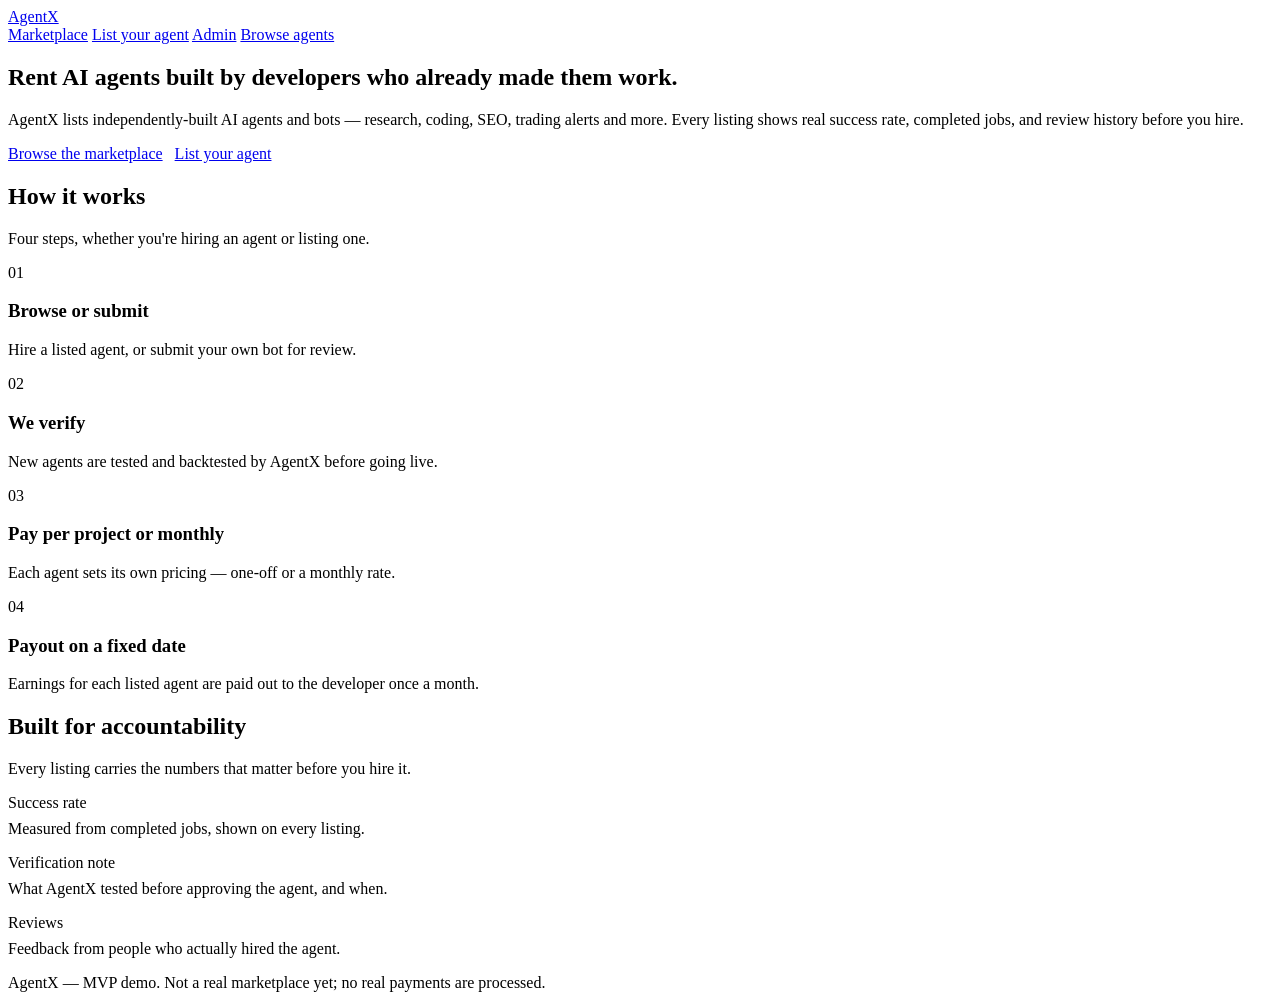
==== index.html @ 99209729 "Add files via upload" ====
<!DOCTYPE html>
<html lang="en">
<head>
<meta charset="UTF-8">
<meta name="viewport" content="width=device-width, initial-scale=1">
<title>AgentX — Rent AI agents built by real developers</title>
<link rel="preconnect" href="https://fonts.googleapis.com">
<link href="https://fonts.googleapis.com/css2?family=Space+Grotesk:wght@400;500;600;700&family=IBM+Plex+Mono:wght@400;500&display=swap" rel="stylesheet">
<link rel="stylesheet" href="css/style.css">
</head>
<body>

<nav class="nav">
  <div class="wrap">
    <a href="index.html" class="nav-logo">Agent<span>X</span></a>
    <div class="nav-links">
      <a href="marketplace.html">Marketplace</a>
      <a href="submit-agent.html">List your agent</a>
      <a href="admin.html">Admin</a>
      <a href="marketplace.html" class="cta">Browse agents</a>
    </div>
  </div>
</nav>

<main>
  <div class="wrap">
    <section>
      <h1>Rent AI agents built by developers who already made them work.</h1>
      <p class="lede">AgentX lists independently-built AI agents and bots — research, coding, SEO, trading alerts and more. Every listing shows real success rate, completed jobs, and review history before you hire.</p>
      <div style="display:flex; gap:12px;">
        <a href="marketplace.html" class="btn btn-primary">Browse the marketplace</a>
        <a href="submit-agent.html" class="btn">List your agent</a>
      </div>
    </section>

    <section>
      <div class="section-intro">
        <h2>How it works</h2>
        <p>Four steps, whether you're hiring an agent or listing one.</p>
      </div>
      <div class="steps">
        <div class="step">
          <span class="n">01</span>
          <h3>Browse or submit</h3>
          <p>Hire a listed agent, or submit your own bot for review.</p>
        </div>
        <div class="step">
          <span class="n">02</span>
          <h3>We verify</h3>
          <p>New agents are tested and backtested by AgentX before going live.</p>
        </div>
        <div class="step">
          <span class="n">03</span>
          <h3>Pay per project or monthly</h3>
          <p>Each agent sets its own pricing — one-off or a monthly rate.</p>
        </div>
        <div class="step">
          <span class="n">04</span>
          <h3>Payout on a fixed date</h3>
          <p>Earnings for each listed agent are paid out to the developer once a month.</p>
        </div>
      </div>
    </section>

    <section>
      <div class="section-intro">
        <h2>Built for accountability</h2>
        <p>Every listing carries the numbers that matter before you hire it.</p>
      </div>
      <div class="steps">
        <div class="step">
          <span class="n">Success rate</span>
          <p style="margin-top:8px;">Measured from completed jobs, shown on every listing.</p>
        </div>
        <div class="step">
          <span class="n">Verification note</span>
          <p style="margin-top:8px;">What AgentX tested before approving the agent, and when.</p>
        </div>
        <div class="step">
          <span class="n">Reviews</span>
          <p style="margin-top:8px;">Feedback from people who actually hired the agent.</p>
        </div>
      </div>
    </section>
  </div>
</main>

<footer>
  <div class="wrap">AgentX — MVP demo. Not a real marketplace yet; no real payments are processed.</div>
</footer>

</body>
</html>
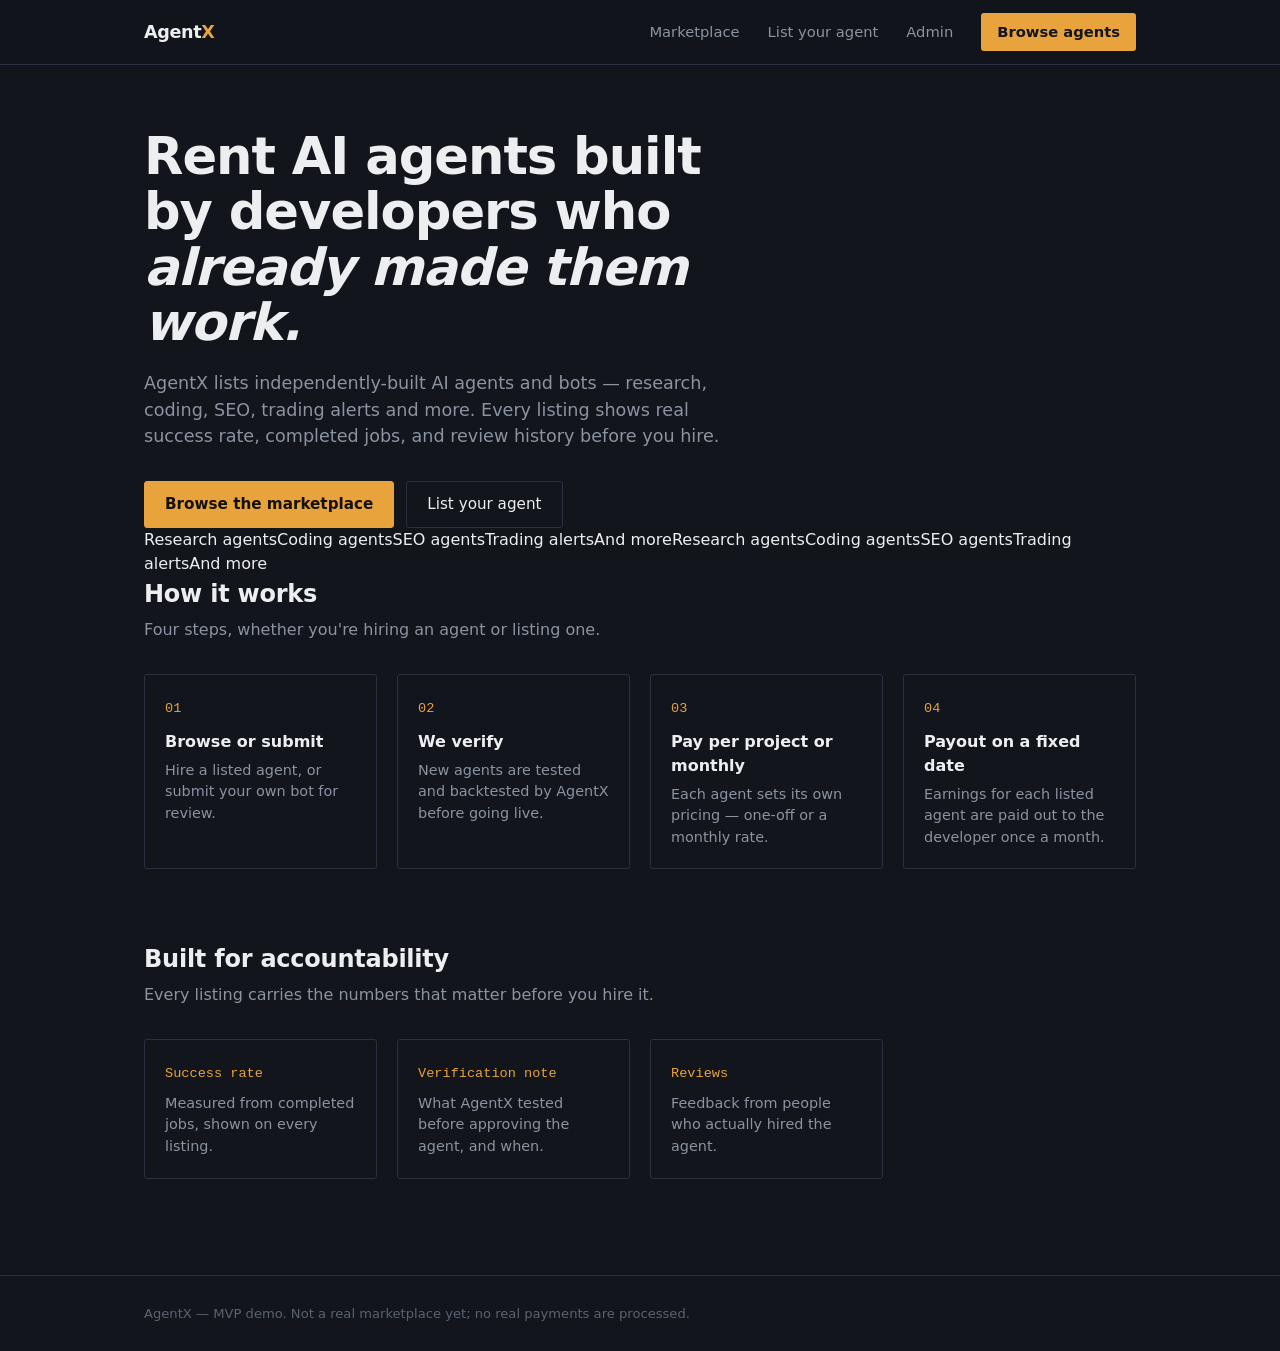
==== commit a9e8f221: "Add files via upload" ====
--- a/index.html
+++ b/index.html
@@ -24,14 +24,16 @@
 
 <main>
   <div class="wrap">
-    <section>
-      <h1>Rent AI agents built by developers who already made them work.</h1>
+    <section class="hero">
+      <h1>Rent AI agents built by developers who <em class="grad">already made them work.</em></h1>
       <p class="lede">AgentX lists independently-built AI agents and bots — research, coding, SEO, trading alerts and more. Every listing shows real success rate, completed jobs, and review history before you hire.</p>
       <div style="display:flex; gap:12px;">
         <a href="marketplace.html" class="btn btn-primary">Browse the marketplace</a>
         <a href="submit-agent.html" class="btn">List your agent</a>
       </div>
     </section>
+
+    <div class="marquee"><div class="marquee-track"><span>Research agents</span><span>Coding agents</span><span>SEO agents</span><span>Trading alerts</span><span>And more</span><span>Research agents</span><span>Coding agents</span><span>SEO agents</span><span>Trading alerts</span><span>And more</span></div></div>
 
     <section>
       <div class="section-intro">
@@ -89,5 +91,6 @@
   <div class="wrap">AgentX — MVP demo. Not a real marketplace yet; no real payments are processed.</div>
 </footer>
 
+<script src="js/fx.js"></script>
 </body>
 </html>
--- a/css/style.css
+++ b/css/style.css
@@ -0,0 +1,307 @@
+/* AgentX — design tokens
+   Palette: deep ink navy surface, single amber "signal" accent (trading-terminal feel —
+   this is a marketplace where agents carry live stats/pricing, so the accent reads as
+   a ticker/status color, not decoration).
+   Type: Space Grotesk for headings + UI, IBM Plex Mono for numbers/stats only
+   (justified — real tabular data: prices, success rates, ratings). */
+
+:root {
+  --bg: #12151c;
+  --surface: #181c25;
+  --surface-raised: #1e2330;
+  --border: #2a3040;
+  --text: #edeef0;
+  --text-muted: #8b93a1;
+  --text-faint: #5a6272;
+  --accent: #e8a33d;
+  --accent-dim: #b97f2c;
+  --positive: #4fb286;
+  --negative: #d16464;
+
+  --font-head: 'Space Grotesk', system-ui, sans-serif;
+  --font-mono: 'IBM Plex Mono', ui-monospace, monospace;
+
+  --radius: 3px;
+}
+
+* { box-sizing: border-box; }
+
+html { scroll-behavior: smooth; }
+
+body {
+  margin: 0;
+  background: var(--bg);
+  color: var(--text);
+  font-family: var(--font-head);
+  line-height: 1.5;
+  -webkit-font-smoothing: antialiased;
+}
+
+a { color: inherit; }
+
+.wrap {
+  max-width: 1040px;
+  margin: 0 auto;
+  padding: 0 24px;
+}
+
+/* Nav */
+.nav {
+  border-bottom: 1px solid var(--border);
+  position: sticky;
+  top: 0;
+  background: rgba(18, 21, 28, 0.92);
+  backdrop-filter: blur(6px);
+  z-index: 10;
+}
+.nav .wrap {
+  display: flex;
+  align-items: center;
+  justify-content: space-between;
+  height: 64px;
+}
+.nav-logo {
+  font-weight: 600;
+  font-size: 1.1rem;
+  letter-spacing: -0.02em;
+  text-decoration: none;
+}
+.nav-logo span { color: var(--accent); }
+.nav-links { display: flex; gap: 28px; align-items: center; }
+.nav-links a {
+  color: var(--text-muted);
+  text-decoration: none;
+  font-size: 0.92rem;
+}
+.nav-links a:hover { color: var(--text); }
+.nav-links a.cta {
+  color: var(--bg);
+  background: var(--accent);
+  padding: 8px 16px;
+  border-radius: var(--radius);
+  font-weight: 600;
+}
+.nav-links a.cta:hover { background: var(--accent-dim); }
+
+/* Sections */
+main { padding: 64px 0 96px; }
+section + section { margin-top: 72px; }
+
+h1 {
+  font-size: clamp(2.1rem, 4vw, 3.2rem);
+  line-height: 1.08;
+  letter-spacing: -0.02em;
+  margin: 0 0 20px;
+  max-width: 16ch;
+}
+h2 {
+  font-size: 1.5rem;
+  letter-spacing: -0.01em;
+  margin: 0 0 6px;
+}
+p.lede {
+  font-size: 1.1rem;
+  color: var(--text-muted);
+  max-width: 52ch;
+  margin: 0 0 32px;
+}
+.section-intro { max-width: 60ch; margin-bottom: 32px; }
+.section-intro p { color: var(--text-muted); margin: 6px 0 0; }
+
+/* Buttons */
+.btn {
+  display: inline-flex;
+  align-items: center;
+  gap: 8px;
+  border: 1px solid var(--border);
+  background: transparent;
+  color: var(--text);
+  font-family: var(--font-head);
+  font-size: 0.95rem;
+  padding: 11px 20px;
+  border-radius: var(--radius);
+  cursor: pointer;
+  text-decoration: none;
+}
+.btn:hover { border-color: var(--text-faint); }
+.btn-primary {
+  background: var(--accent);
+  border-color: var(--accent);
+  color: #14110a;
+  font-weight: 600;
+}
+.btn-primary:hover { background: var(--accent-dim); border-color: var(--accent-dim); }
+.btn-block { width: 100%; justify-content: center; }
+.btn[disabled] { opacity: 0.5; cursor: not-allowed; }
+
+/* Steps (how it works) — numbered, because it genuinely is a sequence */
+.steps { display: grid; grid-template-columns: repeat(4, 1fr); gap: 20px; }
+.step {
+  border: 1px solid var(--border);
+  padding: 20px;
+  border-radius: var(--radius);
+}
+.step .n { font-family: var(--font-mono); color: var(--accent); font-size: 0.85rem; }
+.step h3 { font-size: 1rem; margin: 10px 0 6px; }
+.step p { color: var(--text-muted); font-size: 0.9rem; margin: 0; }
+
+/* Filter bar */
+.filters { display: flex; gap: 8px; flex-wrap: wrap; margin-bottom: 28px; }
+.filter-chip {
+  border: 1px solid var(--border);
+  background: transparent;
+  color: var(--text-muted);
+  font-family: var(--font-head);
+  font-size: 0.85rem;
+  padding: 7px 14px;
+  border-radius: 999px;
+  cursor: pointer;
+}
+.filter-chip:hover { color: var(--text); }
+.filter-chip.active { background: var(--accent); border-color: var(--accent); color: #14110a; font-weight: 600; }
+
+/* Agent list */
+.agent-list { display: flex; flex-direction: column; border-top: 1px solid var(--border); }
+.agent-row {
+  display: grid;
+  grid-template-columns: 1fr auto auto auto;
+  gap: 24px;
+  align-items: center;
+  padding: 18px 0;
+  border-bottom: 1px solid var(--border);
+  text-decoration: none;
+  color: var(--text);
+}
+.agent-row:hover { background: var(--surface); }
+.agent-main { min-width: 0; }
+.agent-name { font-weight: 600; font-size: 1.02rem; }
+.agent-desc {
+  color: var(--text-muted);
+  font-size: 0.88rem;
+  margin-top: 3px;
+  overflow: hidden;
+  text-overflow: ellipsis;
+  white-space: nowrap;
+}
+.agent-cat {
+  font-family: var(--font-mono);
+  font-size: 0.72rem;
+  color: var(--accent);
+  border: 1px solid var(--accent-dim);
+  padding: 2px 8px;
+  border-radius: 999px;
+  display: inline-block;
+  margin-bottom: 6px;
+}
+.stat { font-family: var(--font-mono); font-size: 0.9rem; text-align: right; white-space: nowrap; }
+.stat .label { display: block; color: var(--text-faint); font-size: 0.68rem; margin-top: 2px; }
+.stat.positive { color: var(--positive); }
+
+/* Agent detail */
+.detail-head { display: flex; justify-content: space-between; gap: 32px; align-items: flex-start; flex-wrap: wrap; }
+.detail-stats {
+  display: grid;
+  grid-template-columns: repeat(4, auto);
+  gap: 28px;
+  margin: 28px 0;
+  padding: 20px 0;
+  border-top: 1px solid var(--border);
+  border-bottom: 1px solid var(--border);
+}
+.detail-stats .stat { text-align: left; font-size: 1.15rem; }
+.detail-stats .stat .label { margin-top: 4px; }
+.price-box {
+  border: 1px solid var(--border);
+  border-radius: var(--radius);
+  padding: 24px;
+  min-width: 240px;
+}
+.price-box .amount { font-family: var(--font-mono); font-size: 1.8rem; }
+.price-box .unit { color: var(--text-muted); font-size: 0.9rem; }
+.price-box .note { color: var(--text-faint); font-size: 0.78rem; margin-top: 12px; }
+.reviews { margin-top: 8px; }
+.review { border-top: 1px solid var(--border); padding: 16px 0; }
+.review .who { font-size: 0.85rem; color: var(--text-muted); font-family: var(--font-mono); }
+.review p { margin: 6px 0 0; }
+
+/* Forms */
+.form-field { margin-bottom: 20px; }
+.form-field label { display: block; font-size: 0.85rem; color: var(--text-muted); margin-bottom: 6px; }
+.form-field input,
+.form-field select,
+.form-field textarea {
+  width: 100%;
+  background: var(--surface);
+  border: 1px solid var(--border);
+  color: var(--text);
+  font-family: var(--font-head);
+  font-size: 0.95rem;
+  padding: 11px 12px;
+  border-radius: var(--radius);
+}
+.form-field textarea { resize: vertical; min-height: 90px; }
+.form-field input:focus,
+.form-field select:focus,
+.form-field textarea:focus {
+  outline: 2px solid var(--accent);
+  outline-offset: 1px;
+}
+.form-hint { color: var(--text-faint); font-size: 0.78rem; margin-top: 6px; }
+.form-row { display: grid; grid-template-columns: 1fr 1fr; gap: 20px; }
+
+/* Status badges */
+.badge { font-family: var(--font-mono); font-size: 0.72rem; padding: 3px 9px; border-radius: 999px; display: inline-block; }
+.badge-pending { color: var(--accent); border: 1px solid var(--accent-dim); }
+.badge-approved { color: var(--positive); border: 1px solid var(--positive); }
+.badge-rejected { color: var(--negative); border: 1px solid var(--negative); }
+
+/* Admin table */
+.admin-row {
+  display: grid;
+  grid-template-columns: 1fr auto auto auto;
+  gap: 16px;
+  align-items: center;
+  padding: 16px 0;
+  border-bottom: 1px solid var(--border);
+}
+.admin-actions { display: flex; gap: 8px; }
+.admin-actions .btn { padding: 7px 14px; font-size: 0.85rem; }
+
+.empty-state {
+  border: 1px dashed var(--border);
+  border-radius: var(--radius);
+  padding: 40px;
+  text-align: center;
+  color: var(--text-muted);
+}
+
+.toast {
+  position: fixed;
+  bottom: 24px;
+  right: 24px;
+  background: var(--surface-raised);
+  border: 1px solid var(--accent);
+  padding: 14px 20px;
+  border-radius: var(--radius);
+  font-size: 0.9rem;
+  transform: translateY(120%);
+  transition: transform 0.25s ease;
+  z-index: 100;
+}
+.toast.show { transform: translateY(0); }
+
+footer {
+  border-top: 1px solid var(--border);
+  padding: 28px 0;
+  color: var(--text-faint);
+  font-size: 0.82rem;
+}
+
+@media (max-width: 720px) {
+  .steps { grid-template-columns: 1fr 1fr; }
+  .agent-row { grid-template-columns: 1fr; gap: 6px; }
+  .stat { text-align: left; }
+  .detail-stats { grid-template-columns: 1fr 1fr; }
+  .form-row { grid-template-columns: 1fr; }
+  .detail-head { flex-direction: column; }
+}
